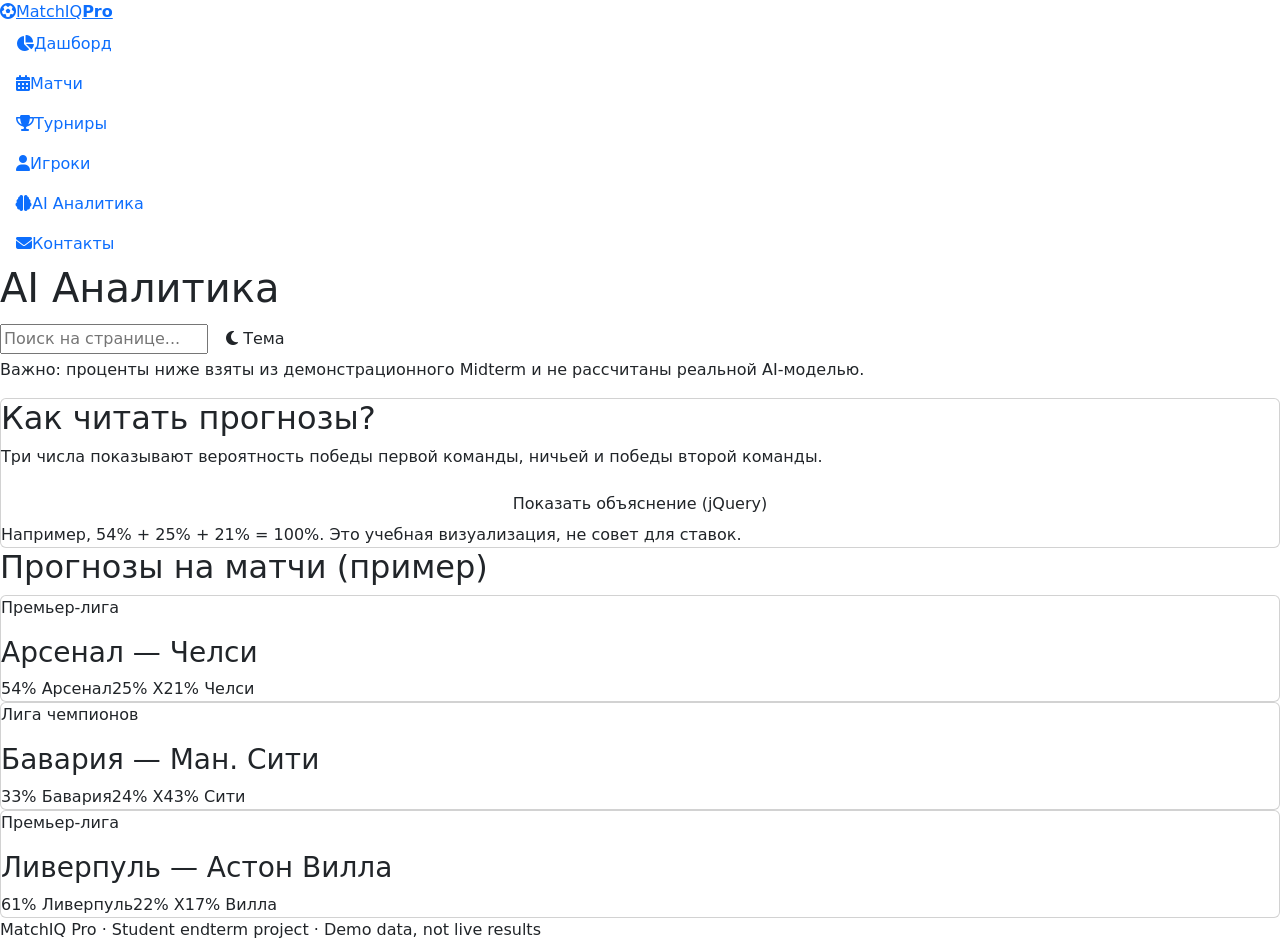
==== ai.html @ 560e09f3 "Add files via upload" ====
<!DOCTYPE html>
<html lang="ru">
<head>
  <meta charset="UTF-8">
  <meta name="viewport" content="width=device-width, initial-scale=1">
  <meta name="description" content="MatchIQ Pro: учебный сайт футбольной аналитики">
  <title>AI Аналитика | MatchIQ Pro</title>
  <link rel="stylesheet" href="https://cdnjs.cloudflare.com/ajax/libs/font-awesome/6.5.2/css/all.min.css">
  <link rel="stylesheet" href="https://cdn.jsdelivr.net/npm/bootstrap@5.3.3/dist/css/bootstrap.min.css">
  <link rel="stylesheet" href="css/style.css">
</head>
<body>
  <div class="layout">
    <aside class="sidebar">
      <a class="brand" href="index.html"><span class="brand-icon"><i class="fa-solid fa-futbol"></i></span><span>MatchIQ<b>Pro</b></span></a>
      <button class="btn menu-toggle d-lg-none" type="button" data-bs-toggle="collapse" data-bs-target="#sidebarNav" aria-controls="sidebarNav" aria-expanded="false">☰ Меню</button>
      <nav id="sidebarNav" class="nav collapse d-lg-block" aria-label="Главное меню">
        <a class="nav-link" href="index.html"><i class="fa-solid fa-chart-pie" aria-hidden="true"></i>Дашборд</a>
<a class="nav-link" href="match.html"><i class="fa-solid fa-calendar-days" aria-hidden="true"></i>Матчи</a>
<a class="nav-link" href="standings.html"><i class="fa-solid fa-trophy" aria-hidden="true"></i>Турниры</a>
<a class="nav-link" href="players.html"><i class="fa-solid fa-user" aria-hidden="true"></i>Игроки</a>
<a class="nav-link active" href="ai.html" aria-current="page"><i class="fa-solid fa-brain" aria-hidden="true"></i>AI Аналитика</a>
<a class="nav-link" href="contact.html"><i class="fa-solid fa-envelope" aria-hidden="true"></i>Контакты</a>
      </nav>
    </aside>
    <div class="page">
      <header class="topbar">
        <h1>AI Аналитика</h1>
        <div class="header-tools">
          <input class="search" type="search" id="siteSearch" placeholder="Поиск на странице..." aria-label="Поиск на странице">
          <button class="btn" type="button" id="themeButton" aria-label="Переключить тему"><i class="fa-solid fa-moon"></i> Тема</button>
        </div>
      </header>
      <main class="content">

        <p class="demo">Важно: проценты ниже взяты из демонстрационного Midterm и не рассчитаны реальной AI-моделью.</p>
        <section class="card">
          <h2>Как читать прогнозы?</h2>
          <p class="muted">Три числа показывают вероятность победы первой команды, ничьей и победы второй команды.</p>
          <button type="button" class="btn help-button">Показать объяснение (jQuery)</button>
          <div class="help-content">Например, 54% + 25% + 21% = 100%. Это учебная визуализация, не совет для ставок.</div>
        </section>
        <h2 class="section section-title">Прогнозы на матчи (пример)</h2>
        <section class="grid-3" aria-label="Прогнозы">
          <article class="card" data-search>
            <p class="hint">Премьер-лига</p><h3>Арсенал — Челси</h3>
            <div class="probability" role="img" aria-label="Арсенал 54%, ничья 25%, Челси 21%"><span style="width:54%"></span><span style="width:25%"></span><span style="width:21%"></span></div>
            <div class="prob-labels"><span>54% Арсенал</span><span>25% X</span><span>21% Челси</span></div>
          </article>
          <article class="card" data-search>
            <p class="hint">Лига чемпионов</p><h3>Бавария — Ман. Сити</h3>
            <div class="probability" role="img" aria-label="Бавария 33%, ничья 24%, Ман Сити 43%"><span style="width:33%"></span><span style="width:24%"></span><span style="width:43%"></span></div>
            <div class="prob-labels"><span>33% Бавария</span><span>24% X</span><span>43% Сити</span></div>
          </article>
          <article class="card" data-search>
            <p class="hint">Премьер-лига</p><h3>Ливерпуль — Астон Вилла</h3>
            <div class="probability" role="img" aria-label="Ливерпуль 61%, ничья 22%, Астон Вилла 17%"><span style="width:61%"></span><span style="width:22%"></span><span style="width:17%"></span></div>
            <div class="prob-labels"><span>61% Ливерпуль</span><span>22% X</span><span>17% Вилла</span></div>
          </article>
        </section>

      </main>
      <footer class="footer">MatchIQ Pro · Student endterm project · Demo data, not live results</footer>
    </div>
  </div>
  <script src="https://cdn.jsdelivr.net/npm/bootstrap@5.3.3/dist/js/bootstrap.bundle.min.js"></script>
  <script src="js/jquery.min.js"></script>
  <script src="js/main.js"></script>
  <script src="js/jquery-features.js"></script>
</body>
</html>
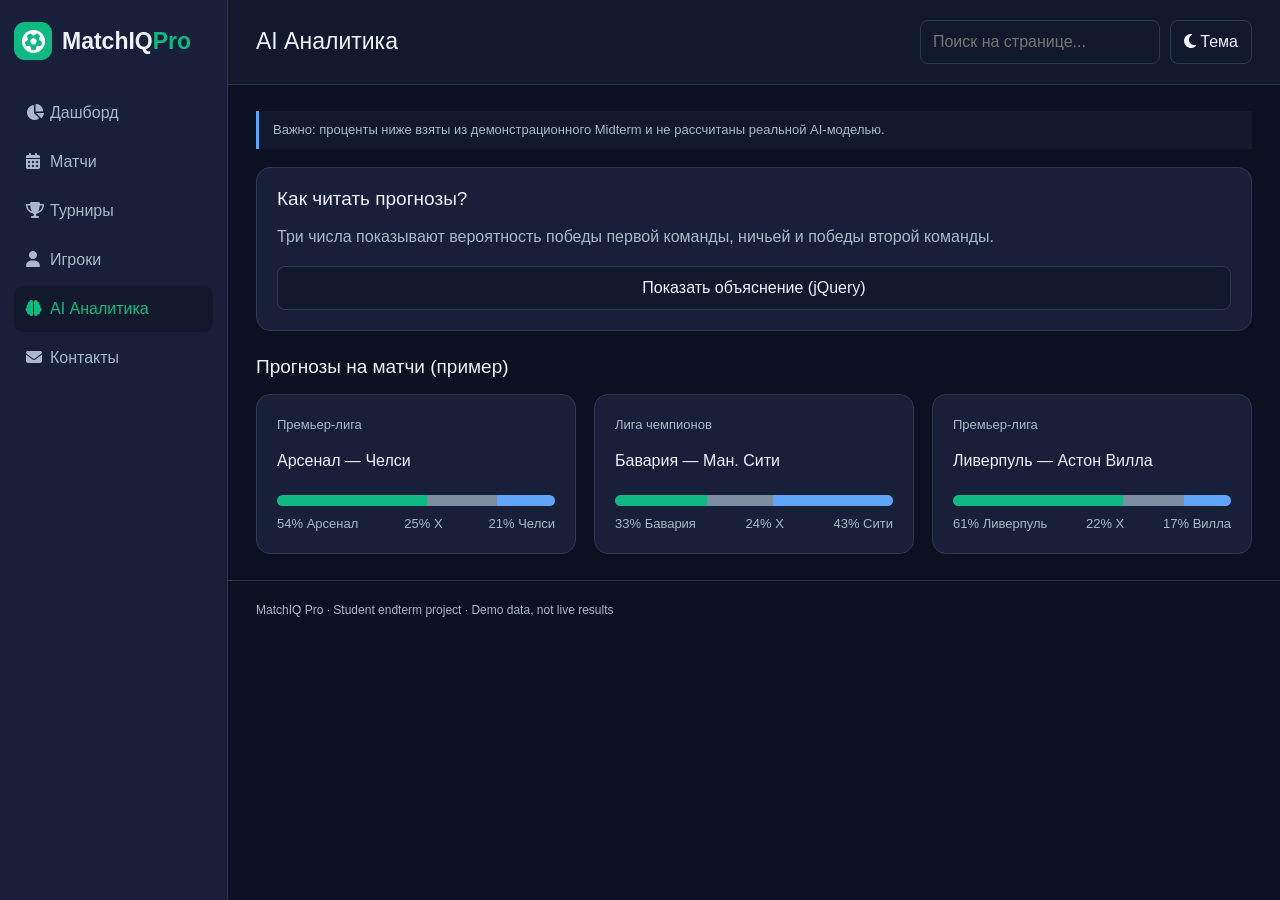
==== commit d91b5e15: "Update ai.html" ====
--- a/ai.html
+++ b/ai.html
@@ -7,7 +7,7 @@
   <title>AI Аналитика | MatchIQ Pro</title>
   <link rel="stylesheet" href="https://cdnjs.cloudflare.com/ajax/libs/font-awesome/6.5.2/css/all.min.css">
   <link rel="stylesheet" href="https://cdn.jsdelivr.net/npm/bootstrap@5.3.3/dist/css/bootstrap.min.css">
-  <link rel="stylesheet" href="css/style.css">
+  <link rel="stylesheet" href="style.css">
 </head>
 <body>
   <div class="layout">
--- a/style.css
+++ b/style.css
@@ -0,0 +1,101 @@
+/* MatchIQ Pro Endterm: deliberately simple CSS for oral defense */
+:root {
+  --bg: #0b1121; --panel: #172038; --panel2: #111a2c;
+  --text: #edf2fb; --muted: #a9b8ca; --border: #2b3951;
+  --green: #10b981; --blue: #60a5fa; --purple: #bd87ff;
+}
+body.light {
+  --bg: #f1f5f9; --panel: #ffffff; --panel2: #e7edf6;
+  --text: #152338; --muted: #506078; --border: #cfdae6;
+}
+* { box-sizing: border-box; }
+body { --bs-body-color: var(--text); --bs-body-bg: var(--bg); margin: 0; font-family: Arial, sans-serif; background: var(--bg); color: var(--text); }
+a { color: inherit; text-decoration: none; }
+button, input, select, textarea { font: inherit; }
+button { cursor: pointer; }
+[hidden] { display: none !important; }
+.layout { display: flex; min-height: 100vh; }
+.sidebar { width: 228px; flex-shrink: 0; padding: 22px 14px; background: var(--panel); border-right: 1px solid var(--border); }
+.brand { display: flex; align-items: center; gap: 10px; font-size: 23px; font-weight: 800; margin-bottom: 30px; }
+.brand-icon { display: grid; place-items: center; width: 38px; height: 38px; border-radius: 11px; color: white; background: var(--green); }
+.brand b { color: var(--green); }
+.menu-label { color: var(--muted); text-transform: uppercase; font-size: 11px; font-weight: bold; margin: 26px 10px 8px; letter-spacing: 1px; }
+.nav { display: block; }
+.menu-toggle { margin: 0 0 12px; }
+.nav-link { display: block; padding: 11px 12px; margin: 3px 0; border-radius: 9px; color: var(--muted); }
+.nav-link i { width: 24px; }
+.nav-link:hover, .nav-link.active { background: var(--panel2); color: var(--green); }
+.page { flex: 1; min-width: 0; }
+.topbar { display: flex; align-items: center; justify-content: space-between; gap: 18px; padding: 20px 28px; border-bottom: 1px solid var(--border); background: var(--panel2); }
+h1 { font-size: 23px; margin: 0; }
+h2 { font-size: 19px; margin: 0 0 14px; }
+h3 { font-size: 16px; margin: 0 0 10px; }
+p { line-height: 1.55; }
+.content { padding: 26px 28px; max-width: 1440px; }
+.card { background: var(--panel); color: var(--text); border: 1px solid var(--border); border-radius: 14px; padding: 20px; }
+.grid-3 { display: grid; grid-template-columns: repeat(3, minmax(0, 1fr)); gap: 18px; }
+.grid-2 { display: grid; grid-template-columns: repeat(2, minmax(0, 1fr)); gap: 18px; }
+.stat-number { font-size: 31px; font-weight: 800; color: var(--green); margin: 7px 0; }
+.muted, .hint { color: var(--muted); }
+.hint { font-size: 13px; }
+.small { font-size: 13px; }
+.toolbar { display: flex; flex-wrap: wrap; align-items: center; gap: 10px; margin: 0 0 20px; }
+.toolbar .push-right { margin-left: auto; }
+.btn { display: inline-block; border: 1px solid var(--border); color: var(--text); background: var(--panel2); padding: 9px 13px; border-radius: 8px; }
+.btn:hover { border-color: var(--green); }
+.btn.active, .btn.primary { background: var(--green); border-color: var(--green); color: #041c13; font-weight: bold; }
+.btn:focus-visible, a:focus-visible { outline: 3px solid var(--blue); outline-offset: 2px; }
+.search, .select, .input, .textarea { min-height: 40px; width: 100%; border: 1px solid var(--border); border-radius: 8px; background: var(--panel2); color: var(--text); padding: 9px 12px; }
+.search { width: 240px; max-width: 100%; }
+.select { width: auto; min-width: 180px; }
+.search:focus, .input:focus, .textarea:focus, .select:focus { outline: 2px solid var(--green); }
+.header-tools { display: flex; align-items: center; flex-wrap: wrap; gap: 10px; }
+.section { margin-top: 25px; }
+.section-title { margin-bottom: 15px; }
+.teams { display: flex; align-items: center; justify-content: space-between; gap: 8px; margin: 12px 0; text-align: center; }
+.team { min-width: 0; flex: 1; display: flex; flex-direction: column; align-items: center; gap: 6px; }
+.team img { width: 40px; height: 40px; }
+.score { flex: 1; text-align: center; font-size: 26px; font-weight: bold; white-space: nowrap; }
+.meta { display: flex; justify-content: space-between; align-items: center; gap: 10px; color: var(--muted); font-size: 13px; }
+.tag { display: inline-block; padding: 4px 9px; border-radius: 8px; background: var(--panel2); color: var(--blue); font-size: 12px; }
+.tag.live { color: #34d399; }
+.tag.finished { color: var(--muted); }
+.tag.upcoming { color: var(--blue); }
+.card-actions { display: flex; align-items: center; justify-content: space-between; margin-top: 14px; gap: 10px; }
+.favorite-btn.selected { color: #fbbf24; border-color: #fbbf24; }
+.player-head { display: flex; align-items: center; gap: 12px; margin-bottom: 15px; }
+.player-head img { width: 56px; height: 56px; border-radius: 12px; }
+.player-stat { display: flex; justify-content: space-between; border-bottom: 1px solid var(--border); padding: 10px 0; }
+.player-stat:last-child { border-bottom: 0; }
+.bar-chart { display: flex; align-items: flex-end; justify-content: space-around; gap: 10px; height: 190px; margin-top: 30px; border-bottom: 1px solid var(--border); }
+.bar-item { width: 11%; height: 100%; display: flex; flex-direction: column; justify-content: flex-end; align-items: center; gap: 7px; font-size: 12px; }
+.bar { width: 70%; min-width: 12px; border-radius: 6px 6px 0 0; background: linear-gradient(var(--green), #087653); height: var(--height); }
+.bar-item span { position: relative; top: 26px; white-space: nowrap; color: var(--muted); }
+.chart-card { padding-bottom: 47px; }
+.table-wrap { overflow-x: auto; }
+table { width: 100%; border-collapse: collapse; }
+th, td { padding: 13px 10px; text-align: left; border-bottom: 1px solid var(--border); white-space: nowrap; }
+th { color: var(--muted); font-size: 13px; }
+.table-team { display: flex; align-items: center; gap: 10px; }
+.table-team img { width: 25px; height: 25px; }
+.table-team i { width: 25px; text-align: center; }
+.highlight { color: var(--green); font-weight: bold; }
+.probability { display: flex; width: 100%; height: 11px; overflow: hidden; border-radius: 10px; margin: 15px 0 8px; }
+.probability span:nth-child(1) { background: var(--green); }
+.probability span:nth-child(2) { background: #7d8ca1; }
+.probability span:nth-child(3) { background: var(--blue); }
+.prob-labels { display: flex; justify-content: space-between; gap: 10px; font-size: 13px; color: var(--muted); }
+.form-field { margin-bottom: 16px; }
+.form-field label { display: block; font-weight: 600; margin-bottom: 7px; }
+.form-field .select { width: 100%; }
+.checkbox-row { display: flex; align-items: flex-start; gap: 8px; }
+.checkbox-row label { margin: 0; font-weight: normal; }
+.error { display: block; min-height: 17px; margin-top: 5px; color: #fb7185; font-size: 13px; }
+.invalid { border-color: #fb7185 !important; }
+.success { margin-top: 15px; padding: 12px; border-radius: 8px; background: rgba(16,185,129,.15); color: var(--green); }
+.help-content, .topic-tip { display: none; margin-top: 12px; padding: 12px; border-radius: 9px; background: var(--panel2); color: var(--muted); }
+.empty { text-align: center; padding: 30px; color: var(--muted); }
+.demo { padding: 9px 14px; border-left: 3px solid var(--blue); background: var(--panel2); color: var(--muted); margin-bottom: 18px; font-size: 13px; }
+.footer { padding: 20px 28px; border-top: 1px solid var(--border); color: var(--muted); font-size: 12px; }
+@media (max-width: 950px) { .layout { display: block; } .sidebar { width: 100%; padding: 12px 18px; border-right: 0; border-bottom: 1px solid var(--border); } .brand { margin-bottom: 7px; } .nav { display: flex; gap: 4px; flex-wrap: wrap; } .menu-label { display: none; } .nav-link { padding: 9px; } .nav-link i { width: auto; margin-right: 5px; } }
+@media (max-width: 650px) { .topbar { padding: 17px; align-items: flex-start; flex-direction: column; } .content { padding: 18px 14px; } .grid-3, .grid-2 { grid-template-columns: 1fr; } .search { width: 100%; } .header-tools { width: 100%; } .header-tools .search { flex: 1; } .bar-chart { gap: 3px; } .bar-item { font-size: 10px; } .footer { padding: 15px; } }
